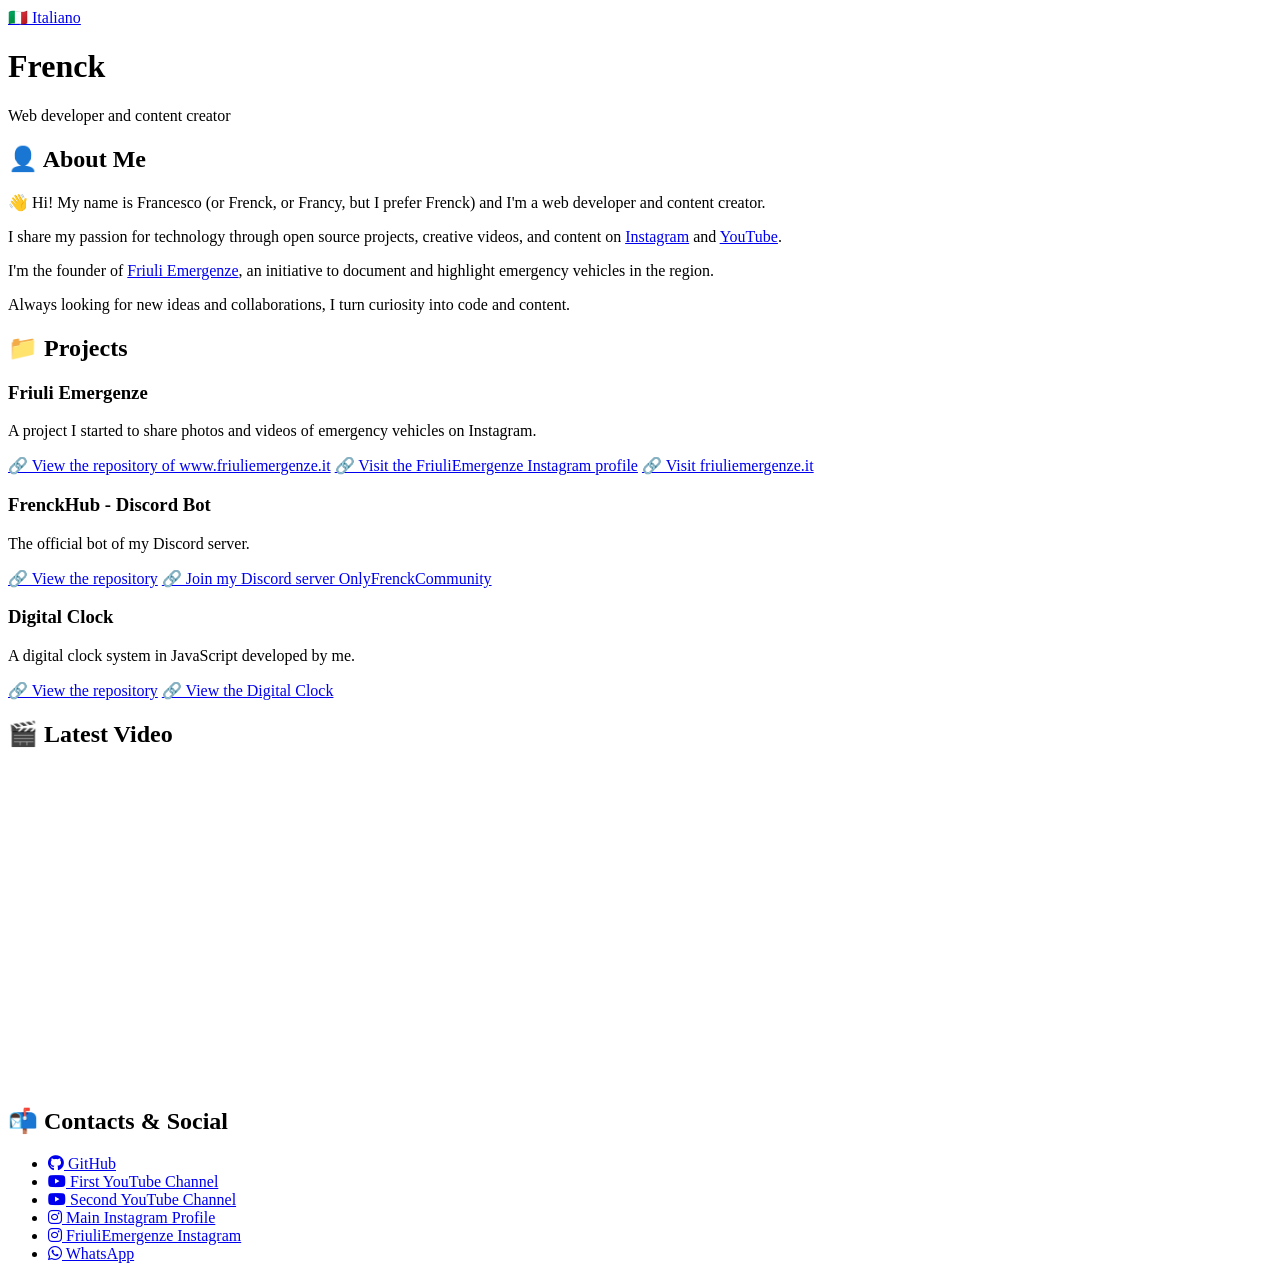
==== en/index.html @ 0d44550b "Eliminato sito web" ====
<!DOCTYPE html>
<html lang="en">
<head>
  <meta charset="UTF-8" />
  <meta name="viewport" content="width=device-width, initial-scale=1.0" />
  <title>Frenck</title>
  <link rel="shortcut icon" href="/logoc.png" type="image/x-icon">
  <link rel="stylesheet" href="/style.css" />
  <link rel="stylesheet" href="https://cdnjs.cloudflare.com/ajax/libs/font-awesome/6.5.0/css/all.min.css" />
</head>
<body>
  <div class="lang-switcher">
    <a href="/it">🇮🇹 Italiano</a>
  </div>

  <div class="container">
    <header>
      <h1>Frenck</h1>
      <p>Web developer and content creator</p>
    </header>

    <section class="about">
      <h2>👤 About Me</h2>
      <p>👋 Hi! My name is Francesco (or Frenck, or Francy, but I prefer Frenck) and I'm a web developer and content creator.</p>
      <p>I share my passion for technology through open source projects, creative videos, and content on <a href="https://instagram.com/frenck_best">Instagram</a> and <a href="https://youtube.com/@OfficialOnlyFrenck">YouTube</a>.</p>
      <p>I'm the founder of <a href="https://friuliemergenze.it">Friuli Emergenze</a>, an initiative to document and highlight emergency vehicles in the region.</p>
      <p>Always looking for new ideas and collaborations, I turn curiosity into code and content.</p>
    </section>

    <section class="projects">
      <h2>📁 Projects</h2>

      <div class="project" id="friuliemergenze">
        <h3>Friuli Emergenze</h3>
        <p>A project I started to share photos and videos of emergency vehicles on Instagram.</p>
        
        <div class="project-links">
          <a href="https://github.com/OnlyFrenck/friuliemergenze.it" target="_blank">🔗 View the repository of www.friuliemergenze.it</a>
          <a href="https://instagram.com/friuliemergenze" target="_blank">🔗 Visit the FriuliEmergenze Instagram profile</a>
          <a href="https://www.friuliemergenze.it" target="_blank">🔗 Visit friuliemergenze.it</a>
        </div>
      </div>

      <div class="project">
        <h3>FrenckHub - Discord Bot</h3>
        <p>The official bot of my Discord server.</p>

        <div class="project-links">
          <a href="https://github.com/OnlyFrenck/OnlyFrenckBOT" target="_blank">🔗 View the repository</a>
          <a href="https://dsc.gg/onlyfrenckcommunity" target="_blank">🔗 Join my Discord server OnlyFrenckCommunity</a>
        </div>
      </div>

      <div class="project">
        <h3>Digital Clock</h3>
        <p>A digital clock system in JavaScript developed by me.</p>
        
        <div class="project-links">
          <a href="https://github.com/OnlyFrenck/orologiodigitale" target="_blank">🔗 View the repository</a>
          <a href="https://onlyfrenck.github.io/orologiodigitale" target="_blank">🔗 View the Digital Clock</a>
        </div>
      </div>
    </section>

    <section class="video">
      <h2>🎬 Latest Video</h2>
      <iframe width="100%" height="315" src="https://www.youtube.com/embed/8t675raYB14" 
        frameborder="0" allowfullscreen></iframe>
    </section>

    <footer>
      <h2>📬 Contacts & Social</h2>
      <ul class="socials-column">
        <li><a href="https://github.com/OnlyFrenck" target="_blank"><i class="fab fa-github"></i> GitHub</a></li>
        <li><a href="https://youtube.com/@OfficialOnlyFrenck" target="_blank"><i class="fab fa-youtube"></i> First YouTube Channel</a></li>
        <li><a href="https://youtube.com/@FrenckFortnite" target="_blank"><i class="fab fa-youtube"></i> Second YouTube Channel</a></li>
        <li><a href="https://instagram.com/frenck_best" target="_blank"><i class="fab fa-instagram"></i> Main Instagram Profile</a></li>
        <li><a href="https://instagram.com/friuliemergenze" target="_blank"><i class="fab fa-instagram"></i> FriuliEmergenze Instagram</a></li>
        <li><a href="https://wa.me/393894757472" target="_blank"><i class="fab fa-whatsapp"></i> WhatsApp</a></li>
      </ul>
    </footer>
  </div>
</body>
</html>
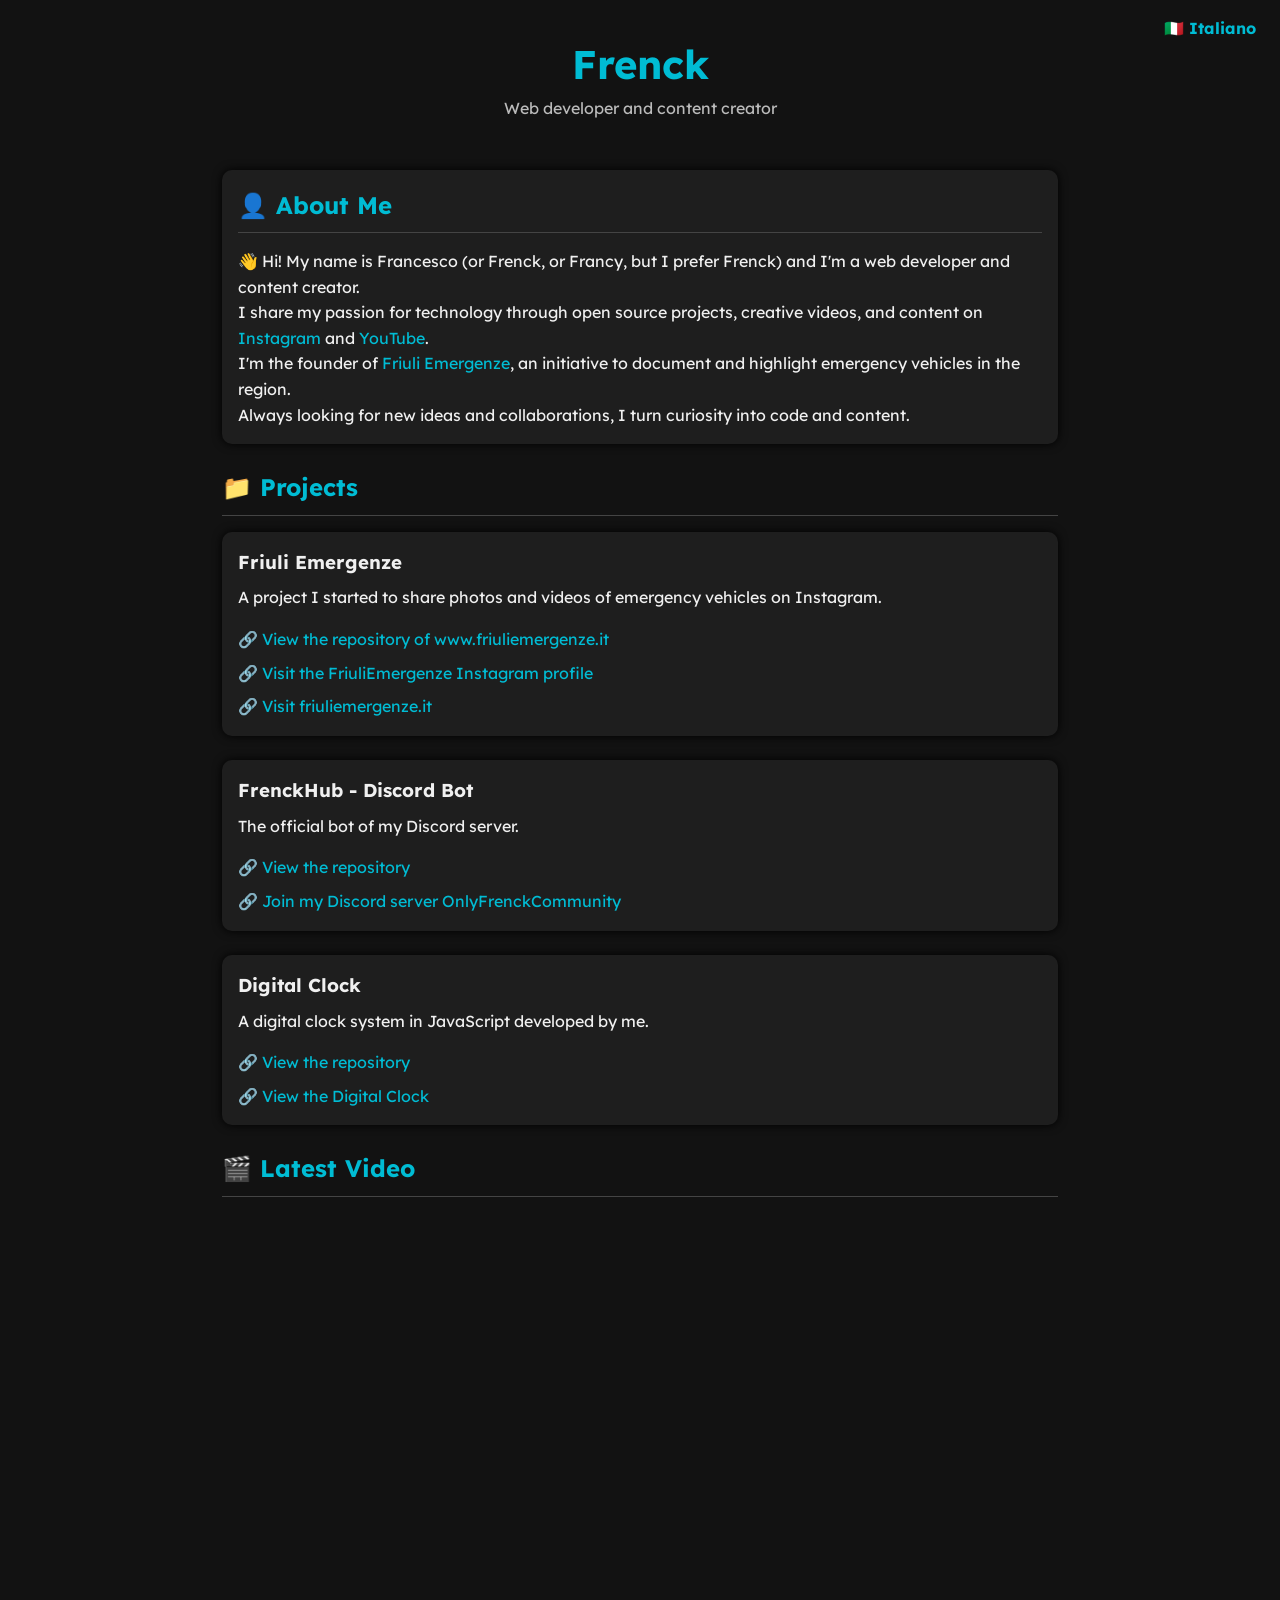
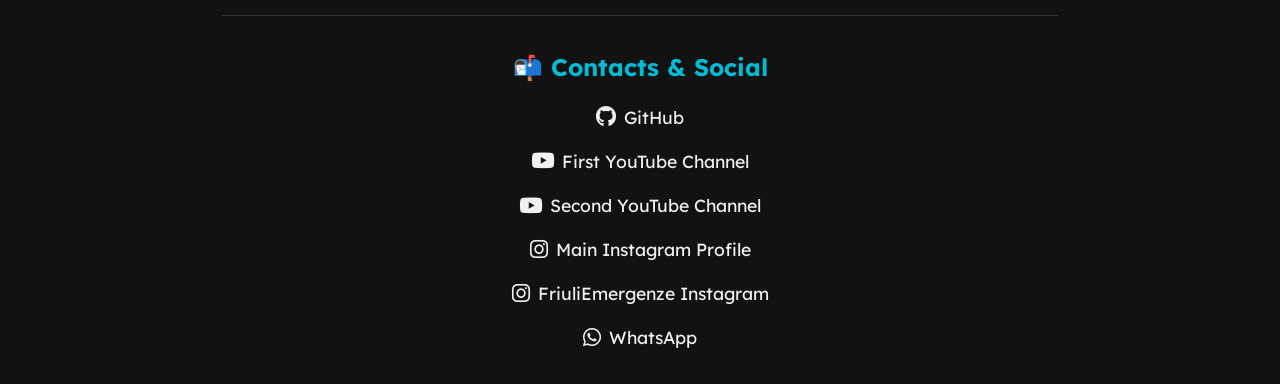
==== commit 2eb7756d: "Aggiornato font in Lexend e AppleSystem" ====
--- a/en/index.html
+++ b/en/index.html
@@ -7,6 +7,7 @@
   <link rel="shortcut icon" href="/logoc.png" type="image/x-icon">
   <link rel="stylesheet" href="/style.css" />
   <link rel="stylesheet" href="https://cdnjs.cloudflare.com/ajax/libs/font-awesome/6.5.0/css/all.min.css" />
+  <link rel="stylesheet" href="https://fonts.googleapis.com/css2?family=Lexend&display=swap">
 </head>
 <body>
   <div class="lang-switcher">
@@ -35,9 +36,9 @@
         <p>A project I started to share photos and videos of emergency vehicles on Instagram.</p>
         
         <div class="project-links">
-          <a href="https://github.com/OnlyFrenck/friuliemergenze.it" target="_blank">🔗 View the repository of www.friuliemergenze.it</a>
+          <a href="https://github.com/FrenckOfficial/friuliemergenze.it" target="_blank">🔗 View the repository of www.friuliemergenze.it</a>
           <a href="https://instagram.com/friuliemergenze" target="_blank">🔗 Visit the FriuliEmergenze Instagram profile</a>
-          <a href="https://www.friuliemergenze.it" target="_blank">🔗 Visit friuliemergenze.it</a>
+          <a href="https://friuliemergenze.it" target="_blank">🔗 Visit friuliemergenze.it</a>
         </div>
       </div>
 
@@ -46,7 +47,7 @@
         <p>The official bot of my Discord server.</p>
 
         <div class="project-links">
-          <a href="https://github.com/OnlyFrenck/OnlyFrenckBOT" target="_blank">🔗 View the repository</a>
+          <a href="https://github.com/FrenckOfficial/OnlyFrenckBOT" target="_blank">🔗 View the repository</a>
           <a href="https://dsc.gg/onlyfrenckcommunity" target="_blank">🔗 Join my Discord server OnlyFrenckCommunity</a>
         </div>
       </div>
@@ -56,8 +57,8 @@
         <p>A digital clock system in JavaScript developed by me.</p>
         
         <div class="project-links">
-          <a href="https://github.com/OnlyFrenck/orologiodigitale" target="_blank">🔗 View the repository</a>
-          <a href="https://onlyfrenck.github.io/orologiodigitale" target="_blank">🔗 View the Digital Clock</a>
+          <a href="https://github.com/FrenckOfficial/orologiodigitale" target="_blank">🔗 View the repository</a>
+          <a href="https://frenckofficial.github.io/orologiodigitale" target="_blank">🔗 View the Digital Clock</a>
         </div>
       </div>
     </section>
--- a/style.css
+++ b/style.css
@@ -0,0 +1,200 @@
+/* === BASE === */
+* {
+  box-sizing: border-box;
+  margin: 0;
+  padding: 0;
+}
+
+body {
+  background-color: #121212;
+  color: #f0f0f0;
+  font-family: -apple-system, 'Lexend', sans-serif;
+  line-height: 1.6;
+  overflow-x: hidden;
+}
+
+/* === CONTAINER === */
+.container {
+  max-width: 900px;
+  margin: auto;
+  padding: 2rem;
+  animation: fadeIn 1s ease-in-out;
+}
+
+@keyframes fadeIn {
+  0% { opacity: 0; transform: translateY(20px); }
+  100% { opacity: 1; transform: translateY(0); }
+}
+
+.lang-switcher {
+  position: absolute;
+  top: 1rem;
+  right: 1.5rem;
+}
+
+.lang-switcher a {
+  color: #00bcd4;
+  font-weight: bold;
+  text-decoration: none;
+  transition: color 0.3s ease;
+}
+
+.lang-switcher a:hover {
+  color: #ffffff;
+}
+
+
+/* === HEADER === */
+header {
+  text-align: center;
+  margin-bottom: 3rem;
+}
+
+header h1 {
+  font-size: 2.5rem;
+  color: #00bcd4;
+}
+
+header p {
+  color: #bbbbbb;
+}
+
+/* === TITOLI SEZIONE === */
+section h2 {
+  margin-bottom: 1rem;
+  color: #00bcd4;
+  border-bottom: 1px solid #444;
+  padding-bottom: 0.5rem;
+}
+
+/* === PROGETTI === */
+.project {
+  background: #1e1e1e;
+  padding: 1rem;
+  margin-bottom: 1.5rem;
+  border-radius: 10px;
+  box-shadow: 0 0 10px #000;
+  transition: transform 0.3s, box-shadow 0.3s;
+}
+
+.project:hover {
+  transform: translateY(-5px);
+  box-shadow: 0 0 15px #00bcd4aa;
+}
+
+.project h3 {
+  margin-bottom: 0.5rem;
+}
+
+.project a {
+  color: #00bcd4;
+  text-decoration: none;
+  transition: color 0.3s;
+}
+
+.project a:hover {
+  color: #ffffff;
+}
+
+.project-links {
+  display: flex;
+  flex-direction: column;
+  gap: 0.5rem;
+  margin-top: 1rem;
+}
+
+.project-links a {
+  color: #00bcd4;
+  text-decoration: none;
+  transition: color 0.3s;
+}
+
+.project-links a:hover {
+  color: #ffffff;
+}
+
+/* === SOCIAL === */
+footer {
+  margin-top: 4rem;
+  text-align: center;
+}
+
+footer h2 {
+  margin-bottom: 1rem;
+  color: #00bcd4;
+}
+
+footer {
+  margin-top: 4rem;
+  padding-top: 2rem;
+  border-top: 1px solid #333;
+}
+
+.socials-column {
+  list-style: none;
+  padding: 0;
+  display: flex;
+  flex-direction: column;
+  align-items: center;
+  gap: 1rem;
+}
+
+.socials-column li a {
+  color: #f0f0f0;
+  font-size: 1.1rem;
+  text-decoration: none;
+  display: flex;
+  align-items: center;
+  gap: 0.5rem;
+  transition: color 0.3s ease;
+}
+
+.socials-column li a:hover {
+  color: #00bcd4;
+}
+
+.socials-column i {
+  font-size: 1.3rem;
+}
+
+/* === ABOUT === */
+.about {
+  background: #1e1e1e;
+  padding: 1rem;
+  margin-bottom: 1.5rem;
+  border-radius: 10px;
+  box-shadow: 0 0 10px #000;
+  transition: transform 0.3s, box-shadow 0.3s;
+}
+
+.about a {
+  color: #00bcd4;
+  text-decoration: none;
+  transition: color 0.3s;
+}
+
+.about a:hover {
+  color: #ffffff;
+}
+
+.about:hover {
+  transform: translateY(-5px);
+  box-shadow: 0 0 15px #00bcd4aa;
+}
+
+/* === VIDEO === */
+.video iframe {
+  border-radius: 8px;
+  margin-top: 1rem;
+}
+
+/* === RESPONSIVE === */
+@media (max-width: 600px) {
+  .container {
+    padding: 1rem;
+  }
+
+  header h1 {
+    font-size: 2rem;
+  }
+}
